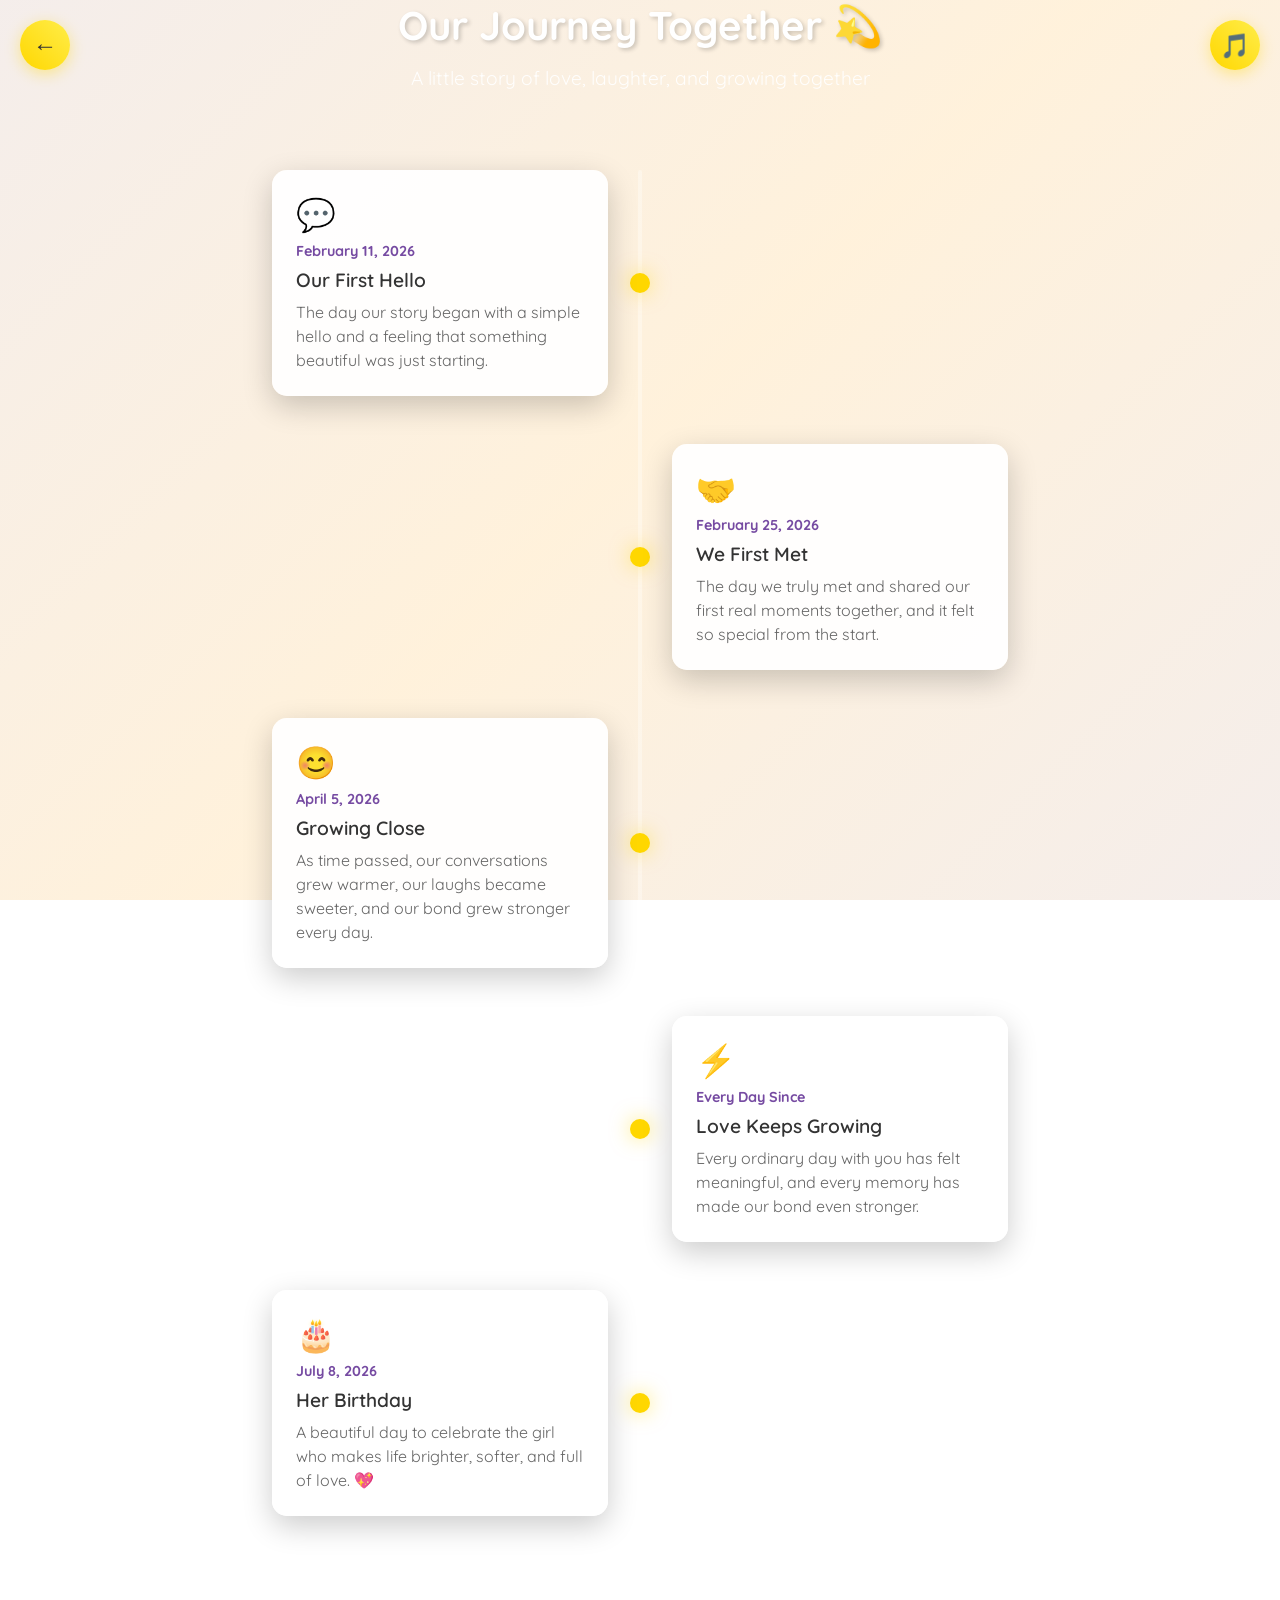
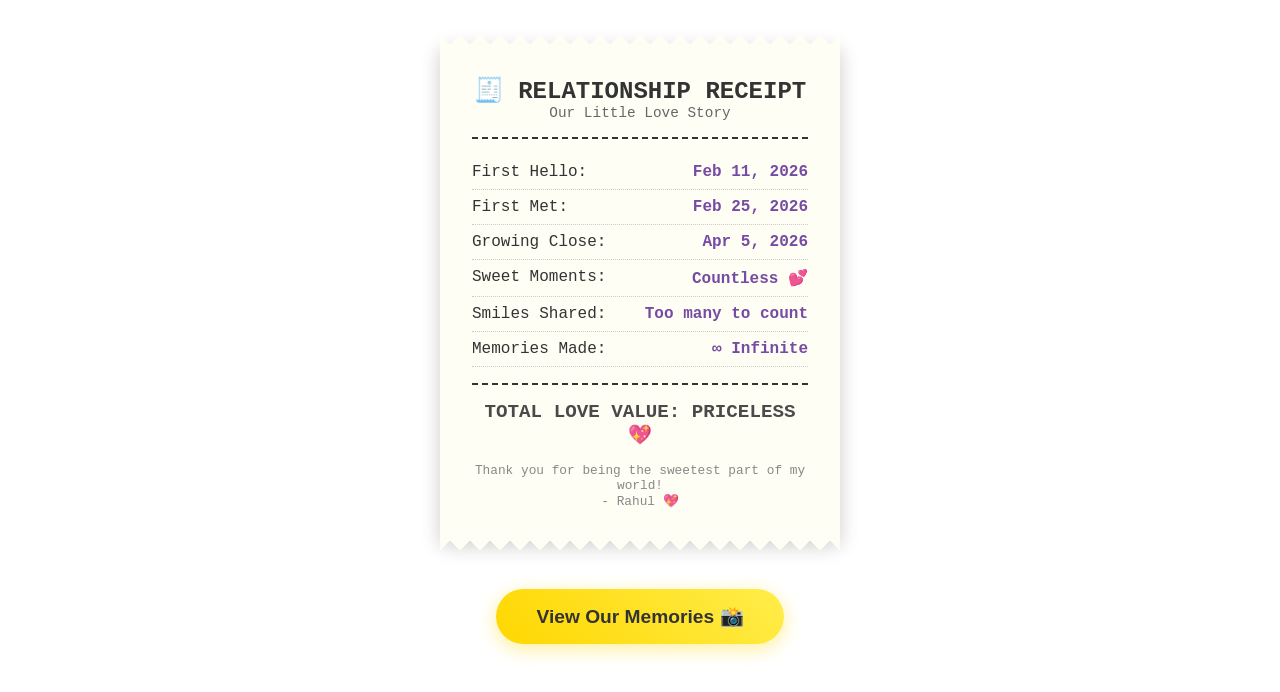
==== timeline.html @ 9d695b89 "Initial commit: Custom birthday page for Tuli" ====
<!doctype html>
<html lang="en">
  <head>
    <meta charset="UTF-8" />
    <meta name="viewport" content="width=device-width, initial-scale=1.0" />
    <!-- CUSTOMIZE: Change the title -->
    <title>Our Journey 💫</title>
    <!-- CUSTOMIZE: Change favicon -->
    <link rel="icon" type="image/png" href="favicon.png" />
    <script src="https://cdnjs.cloudflare.com/ajax/libs/gsap/3.12.2/gsap.min.js"></script>
    <link
      href="https://fonts.googleapis.com/css2?family=Quicksand:wght@400;500;600;700&display=swap"
      rel="stylesheet"
    />
    <style>
      * {
        margin: 0;
        padding: 0;
        box-sizing: border-box;
      }

      body {
        min-height: 100vh;
        background:
          linear-gradient(
            135deg,
            rgba(255, 209, 220, 0.85) 0%,
            rgba(230, 230, 250, 0.85) 25%,
            rgba(255, 239, 213, 0.85) 50%,
            rgba(230, 230, 250, 0.85) 75%,
            rgba(255, 209, 220, 0.85) 100%
          ),
          url("background-movable.gif");
        background-size:
          400% 400%,
          cover;
        background-position: center, center;
        background-attachment: fixed;
        animation: gradientFlow 15s ease infinite;
        font-family: "Quicksand", sans-serif;
        overflow-x: hidden;
        color: #4a4a4a;
      }

      .page-title {
        text-align: center;
        color: white;
        font-size: 2.5rem;
        margin-bottom: 1rem;
        text-shadow: 2px 2px 4px rgba(0, 0, 0, 0.2);
      }

      .page-subtitle {
        text-align: center;
        color: rgba(255, 255, 255, 0.9);
        font-size: 1.2rem;
        margin-bottom: 3rem;
      }

      .timeline {
        max-width: 800px;
        margin: 0 auto;
        position: relative;
        padding: 2rem 0;
      }

      .timeline::before {
        content: "";
        position: absolute;
        left: 50%;
        transform: translateX(-50%);
        width: 4px;
        height: 100%;
        background: rgba(255, 255, 255, 0.3);
        border-radius: 2px;
      }

      .timeline-item {
        display: flex;
        justify-content: flex-end;
        padding-right: 50%;
        position: relative;
        margin-bottom: 3rem;
        opacity: 0;
        transform: translateX(-50px);
      }

      .timeline-item:nth-child(even) {
        justify-content: flex-start;
        padding-right: 0;
        padding-left: 50%;
        transform: translateX(50px);
      }

      .timeline-item.visible {
        opacity: 1;
        transform: translateX(0);
        transition: all 0.6s ease;
      }

      .timeline-content {
        background: rgba(255, 255, 255, 0.95);
        padding: 1.5rem;
        border-radius: 15px;
        max-width: 350px;
        margin: 0 2rem;
        box-shadow: 0 10px 30px rgba(0, 0, 0, 0.2);
        position: relative;
      }

      .timeline-dot {
        position: absolute;
        width: 20px;
        height: 20px;
        background: #ffd700;
        border-radius: 50%;
        top: 50%;
        transform: translateY(-50%);
        box-shadow: 0 0 20px rgba(255, 215, 0, 0.5);
      }

      .timeline-item:nth-child(odd) .timeline-dot {
        right: calc(50% - 10px);
      }

      .timeline-item:nth-child(even) .timeline-dot {
        left: calc(50% - 10px);
      }

      .timeline-date {
        font-size: 0.9rem;
        /* CUSTOMIZE: Change date color */
        color: #764ba2;
        font-weight: 700;
        margin-bottom: 0.5rem;
      }

      .timeline-title {
        font-size: 1.2rem;
        color: #333;
        font-weight: 600;
        margin-bottom: 0.5rem;
      }

      .timeline-desc {
        font-size: 1rem;
        color: #666;
        line-height: 1.5;
      }

      .timeline-emoji {
        font-size: 2rem;
        margin-bottom: 0.5rem;
      }

      /* Friendship Receipt */
      .receipt-container {
        max-width: 400px;
        margin: 3rem auto;
        background: #fffef5;
        padding: 2rem;
        border-radius: 5px;
        box-shadow: 0 5px 20px rgba(0, 0, 0, 0.2);
        font-family: "Courier New", monospace;
        position: relative;
      }

      .receipt-container::before,
      .receipt-container::after {
        content: "";
        position: absolute;
        left: 0;
        right: 0;
        height: 20px;
        background:
          linear-gradient(
            45deg,
            transparent 33.33%,
            #fffef5 33.33%,
            #fffef5 66.66%,
            transparent 66.66%
          ),
          linear-gradient(
            -45deg,
            transparent 33.33%,
            #fffef5 33.33%,
            #fffef5 66.66%,
            transparent 66.66%
          );
        background-size: 20px 40px;
      }

      .receipt-container::before {
        top: -10px;
      }

      .receipt-container::after {
        bottom: -10px;
        transform: rotate(180deg);
      }

      .receipt-header {
        text-align: center;
        border-bottom: 2px dashed #333;
        padding-bottom: 1rem;
        margin-bottom: 1rem;
      }

      .receipt-title {
        font-size: 1.5rem;
        font-weight: bold;
        color: #333;
      }

      .receipt-subtitle {
        font-size: 0.9rem;
        color: #666;
      }

      .receipt-row {
        display: flex;
        justify-content: space-between;
        padding: 0.5rem 0;
        border-bottom: 1px dotted #ccc;
      }

      .receipt-label {
        color: #333;
      }

      .receipt-value {
        /* CUSTOMIZE: Change value color */
        color: #764ba2;
        font-weight: bold;
      }

      .receipt-total {
        margin-top: 1rem;
        padding-top: 1rem;
        border-top: 2px dashed #333;
        text-align: center;
        font-size: 1.2rem;
      }

      .receipt-footer {
        text-align: center;
        margin-top: 1rem;
        font-size: 0.8rem;
        color: #888;
      }

      .next-btn {
        display: block;
        margin: 3rem auto;
        padding: 1rem 2.5rem;
        font-size: 1.2rem;
        background: linear-gradient(45deg, #ffd700, #ffed4a);
        border: none;
        border-radius: 50px;
        color: #333;
        font-weight: bold;
        cursor: pointer;
        box-shadow: 0 5px 20px rgba(255, 215, 0, 0.4);
        transition:
          transform 0.3s,
          box-shadow 0.3s;
      }

      .next-btn:hover {
        transform: translateY(-3px);
        box-shadow: 0 8px 25px rgba(255, 215, 0, 0.6);
      }

      /* Music Toggle */
      .music-toggle {
        position: fixed;
        top: 20px;
        right: 20px;
        width: 50px;
        height: 50px;
        background: linear-gradient(45deg, #ffd700, #ffed4a);
        border-radius: 50%;
        display: flex;
        align-items: center;
        justify-content: center;
        cursor: pointer;
        z-index: 1000;
        box-shadow: 0 4px 15px rgba(255, 215, 0, 0.4);
        transition: transform 0.3s;
      }

      .music-toggle:hover {
        transform: scale(1.1);
      }

      .music-toggle.playing {
        animation: pulse 1s ease-in-out infinite;
      }

      .music-icon {
        font-size: 1.5rem;
      }

      @keyframes pulse {
        0%,
        100% {
          transform: scale(1);
        }
        50% {
          transform: scale(1.1);
        }
      }

      /* Back Button */
      .back-btn {
        position: fixed;
        top: 20px;
        left: 20px;
        width: 50px;
        height: 50px;
        background: linear-gradient(45deg, #ffd700, #ffed4a);
        border-radius: 50%;
        display: flex;
        align-items: center;
        justify-content: center;
        cursor: pointer;
        z-index: 1000;
        box-shadow: 0 4px 15px rgba(255, 215, 0, 0.4);
        transition:
          transform 0.3s,
          box-shadow 0.3s;
        text-decoration: none;
        color: #333;
        font-size: 1.5rem;
        font-weight: bold;
      }

      .back-btn:hover {
        transform: scale(1.1);
        box-shadow: 0 6px 20px rgba(255, 215, 0, 0.6);
      }

      @media (max-width: 768px) {
        .timeline::before {
          left: 20px;
        }

        .timeline-item,
        .timeline-item:nth-child(even) {
          padding-left: 50px;
          padding-right: 0;
          justify-content: flex-start;
        }

        .timeline-item:nth-child(odd) .timeline-dot,
        .timeline-item:nth-child(even) .timeline-dot {
          left: 10px;
          right: auto;
        }

        .page-title {
          font-size: 1.8rem;
        }
      }
    </style>
  </head>
  <body>
    <audio id="bgMusic" loop>
      <source src="hbd.mp3" type="audio/mpeg" />
    </audio>
    <div class="music-toggle" id="musicToggle" title="Toggle Music">
      <span class="music-icon">🎵</span>
    </div>
    <a href="wishes.html" class="back-btn" title="Go Back">←</a>

    <h1 class="page-title">Our Journey Together 💫</h1>
    <p class="page-subtitle">
      A little story of love, laughter, and growing together
    </p>

    <div class="timeline">
      <!-- CUSTOMIZE: Add your timeline events here -->
      <!-- Copy and paste timeline-item blocks for more events -->

      <div class="timeline-item">
        <div class="timeline-dot"></div>
        <div class="timeline-content">
          <div class="timeline-emoji">💬</div>
          <div class="timeline-date">February 11, 2026</div>
          <div class="timeline-title">Our First Hello</div>
          <div class="timeline-desc">
            The day our story began with a simple hello and a feeling that
            something beautiful was just starting.
          </div>
        </div>
      </div>

      <div class="timeline-item">
        <div class="timeline-dot"></div>
        <div class="timeline-content">
          <div class="timeline-emoji">🤝</div>
          <div class="timeline-date">February 25, 2026</div>
          <div class="timeline-title">We First Met</div>
          <div class="timeline-desc">
            The day we truly met and shared our first real moments together, and
            it felt so special from the start.
          </div>
        </div>
      </div>

      <div class="timeline-item">
        <div class="timeline-dot"></div>
        <div class="timeline-content">
          <div class="timeline-emoji">😊</div>
          <div class="timeline-date">April 5, 2026</div>
          <div class="timeline-title">Growing Close</div>
          <div class="timeline-desc">
            As time passed, our conversations grew warmer, our laughs became
            sweeter, and our bond grew stronger every day.
          </div>
        </div>
      </div>

      <div class="timeline-item">
        <div class="timeline-dot"></div>
        <div class="timeline-content">
          <div class="timeline-emoji">⚡</div>
          <div class="timeline-date">Every Day Since</div>
          <div class="timeline-title">Love Keeps Growing</div>
          <div class="timeline-desc">
            Every ordinary day with you has felt meaningful, and every memory
            has made our bond even stronger.
          </div>
        </div>
      </div>

      <div class="timeline-item">
        <div class="timeline-dot"></div>
        <div class="timeline-content">
          <div class="timeline-emoji">🎂</div>
          <div class="timeline-date">July 8, 2026</div>
          <div class="timeline-title">Her Birthday</div>
          <div class="timeline-desc">
            A beautiful day to celebrate the girl who makes life brighter,
            softer, and full of love. 💖
          </div>
        </div>
      </div>
    </div>

    <!-- Friendship Receipt - CUSTOMIZE all values -->
    <div class="receipt-container">
      <div class="receipt-header">
        <div class="receipt-title">🧾 RELATIONSHIP RECEIPT</div>
        <!-- CUSTOMIZE: Change subtitle -->
        <div class="receipt-subtitle">Our Little Love Story</div>
      </div>
      <div class="receipt-row">
        <span class="receipt-label">First Hello:</span>
        <span class="receipt-value">Feb 11, 2026</span>
      </div>
      <div class="receipt-row">
        <span class="receipt-label">First Met:</span>
        <span class="receipt-value">Feb 25, 2026</span>
      </div>
      <div class="receipt-row">
        <span class="receipt-label">Growing Close:</span>
        <span class="receipt-value">Apr 5, 2026</span>
      </div>
      <div class="receipt-row">
        <span class="receipt-label">Sweet Moments:</span>
        <span class="receipt-value">Countless 💕</span>
      </div>
      <div class="receipt-row">
        <span class="receipt-label">Smiles Shared:</span>
        <span class="receipt-value">Too many to count</span>
      </div>
      <div class="receipt-row">
        <span class="receipt-label">Memories Made:</span>
        <span class="receipt-value">∞ Infinite</span>
      </div>
      <div class="receipt-total">
        <strong>TOTAL LOVE VALUE: PRICELESS 💖</strong>
      </div>
      <div class="receipt-footer">
        Thank you for being the sweetest part of my world!<br />
        - Rahul 💖
      </div>
    </div>

    <button class="next-btn" onclick="goToMemories()">
      View Our Memories 📸
    </button>

    <script>
      // Music Control
      const bgMusic = document.getElementById("bgMusic");
      const musicToggle = document.getElementById("musicToggle");
      const musicIcon = musicToggle.querySelector(".music-icon");

      function toggleMusic() {
        if (bgMusic.paused) {
          bgMusic.play();
          musicToggle.classList.add("playing");
          musicIcon.textContent = "🎵";
          localStorage.setItem("musicPlaying", "true");
        } else {
          bgMusic.pause();
          musicToggle.classList.remove("playing");
          musicIcon.textContent = "🔇";
          localStorage.setItem("musicPlaying", "false");
        }
      }

      musicToggle.addEventListener("click", toggleMusic);

      if (localStorage.getItem("musicPlaying") === "true") {
        bgMusic
          .play()
          .then(() => {
            musicToggle.classList.add("playing");
            musicIcon.textContent = "🎵";
          })
          .catch(() => {
            musicIcon.textContent = "🔇";
          });
      }

      // Timeline animation on scroll
      const timelineItems = document.querySelectorAll(".timeline-item");

      const observer = new IntersectionObserver(
        (entries) => {
          entries.forEach((entry) => {
            if (entry.isIntersecting) {
              entry.target.classList.add("visible");
            }
          });
        },
        { threshold: 0.3 },
      );

      timelineItems.forEach((item) => observer.observe(item));

      // Initial animation for visible items
      setTimeout(() => {
        timelineItems.forEach((item, index) => {
          setTimeout(() => {
            item.classList.add("visible");
          }, index * 200);
        });
      }, 500);

      // Navigation
      function goToMemories() {
        gsap.to("body", {
          opacity: 0,
          duration: 0.8,
          onComplete: () => {
            window.location.href = "memories.html";
          },
        });
      }
    </script>
  </body>
</html>
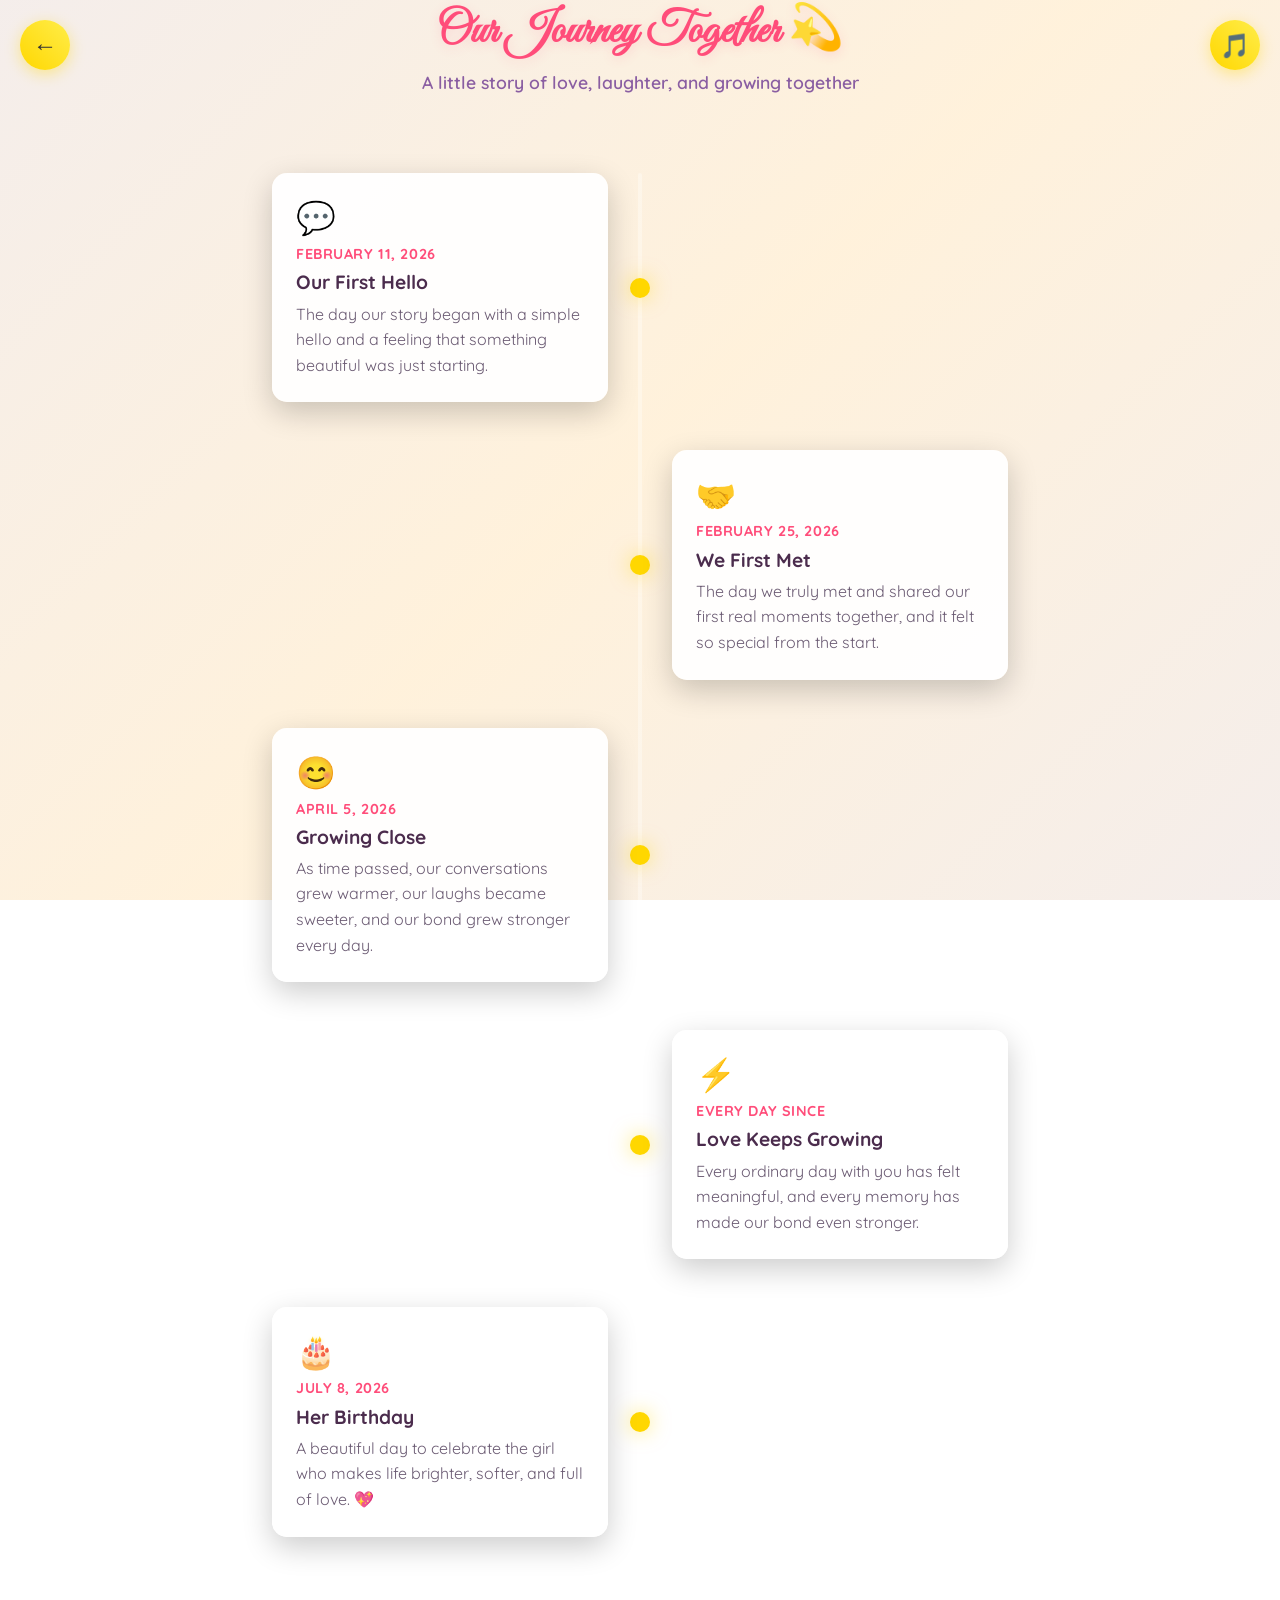
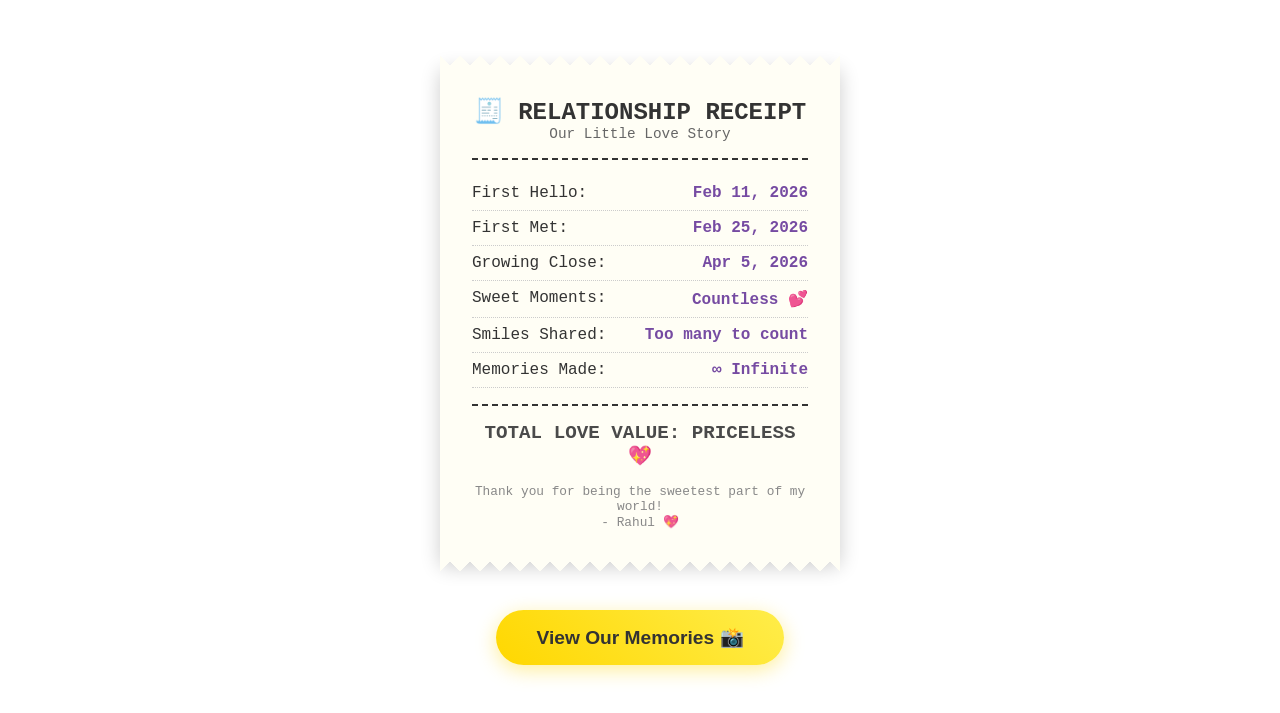
==== commit 236633e5: "Added my photos and updated the custom messages" ====
--- a/timeline.html
+++ b/timeline.html
@@ -9,7 +9,7 @@
     <link rel="icon" type="image/png" href="favicon.png" />
     <script src="https://cdnjs.cloudflare.com/ajax/libs/gsap/3.12.2/gsap.min.js"></script>
     <link
-      href="https://fonts.googleapis.com/css2?family=Quicksand:wght@400;500;600;700&display=swap"
+      href="https://fonts.googleapis.com/css2?family=Great+Vibes&family=Quicksand:wght@400;500;600;700&display=swap"
       rel="stylesheet"
     />
     <style>
@@ -44,17 +44,19 @@
 
       .page-title {
         text-align: center;
-        color: white;
-        font-size: 2.5rem;
-        margin-bottom: 1rem;
-        text-shadow: 2px 2px 4px rgba(0, 0, 0, 0.2);
+        color: #ff4d7a;
+        font-size: 2.8rem;
+        margin-bottom: 0.7rem;
+        text-shadow: 0 3px 12px rgba(255, 77, 122, 0.15);
+        font-family: "Great Vibes", cursive;
       }
 
       .page-subtitle {
         text-align: center;
-        color: rgba(255, 255, 255, 0.9);
-        font-size: 1.2rem;
+        color: #8a5ea2;
+        font-size: 1.1rem;
         margin-bottom: 3rem;
+        font-weight: 600;
       }
 
       .timeline {
@@ -129,23 +131,24 @@
 
       .timeline-date {
         font-size: 0.9rem;
-        /* CUSTOMIZE: Change date color */
-        color: #764ba2;
+        color: #ff4d7a;
         font-weight: 700;
-        margin-bottom: 0.5rem;
+        margin-bottom: 0.45rem;
+        letter-spacing: 0.04em;
+        text-transform: uppercase;
       }
 
       .timeline-title {
         font-size: 1.2rem;
-        color: #333;
-        font-weight: 600;
-        margin-bottom: 0.5rem;
+        color: #4b2c4d;
+        font-weight: 700;
+        margin-bottom: 0.45rem;
       }
 
       .timeline-desc {
         font-size: 1rem;
-        color: #666;
-        line-height: 1.5;
+        color: #6b5b73;
+        line-height: 1.6;
       }
 
       .timeline-emoji {
